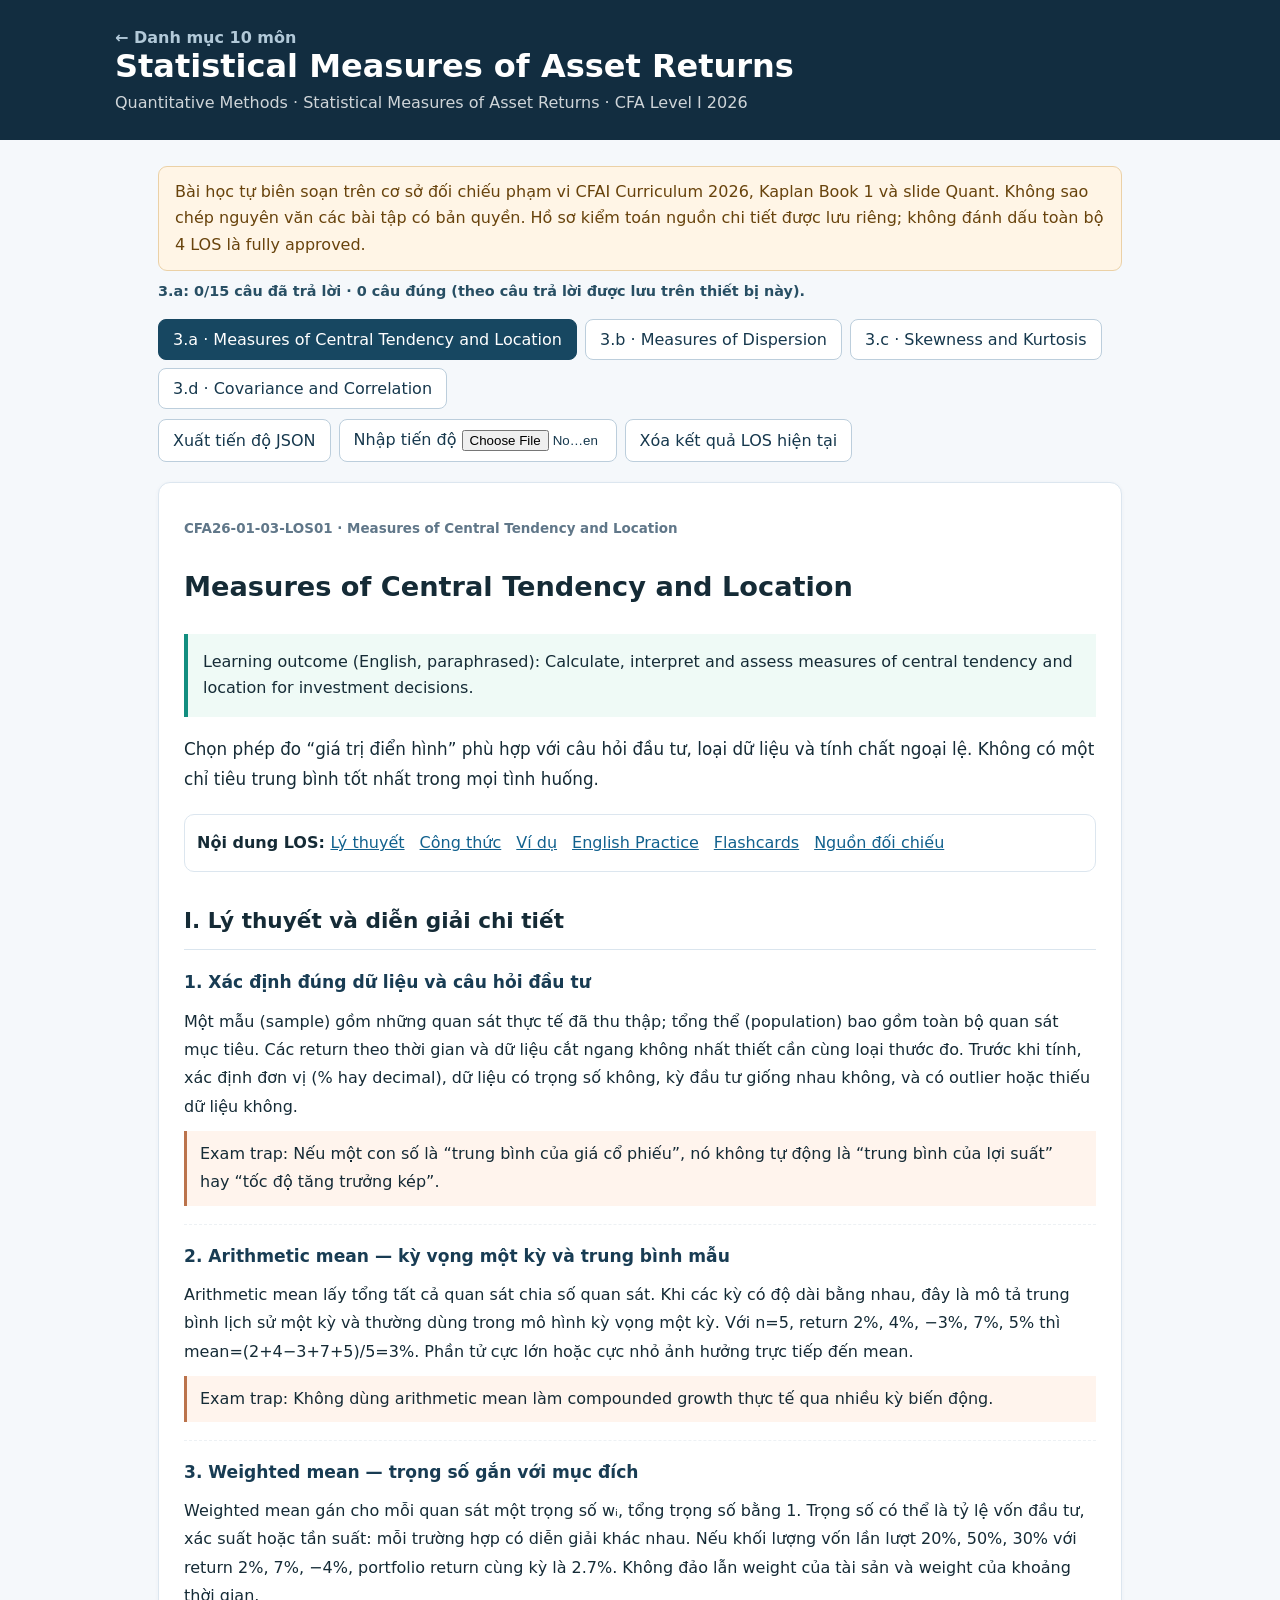
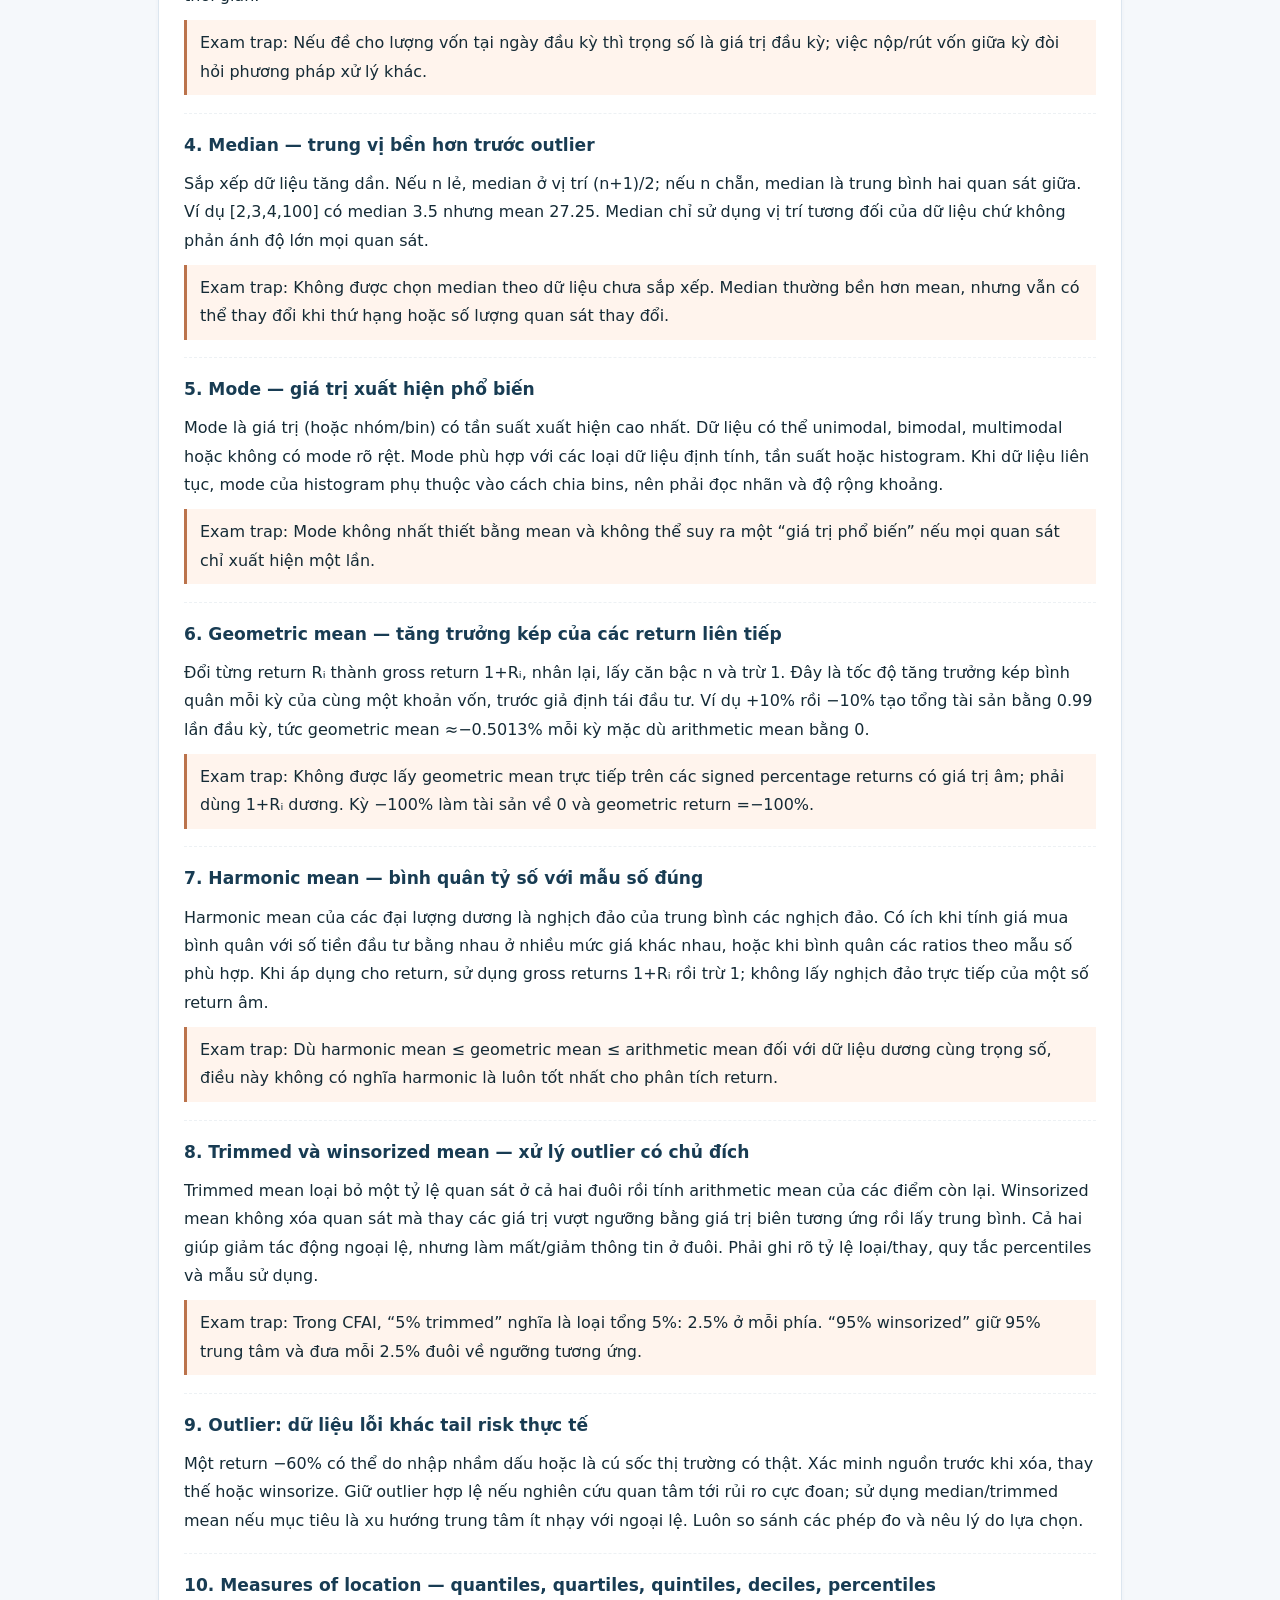
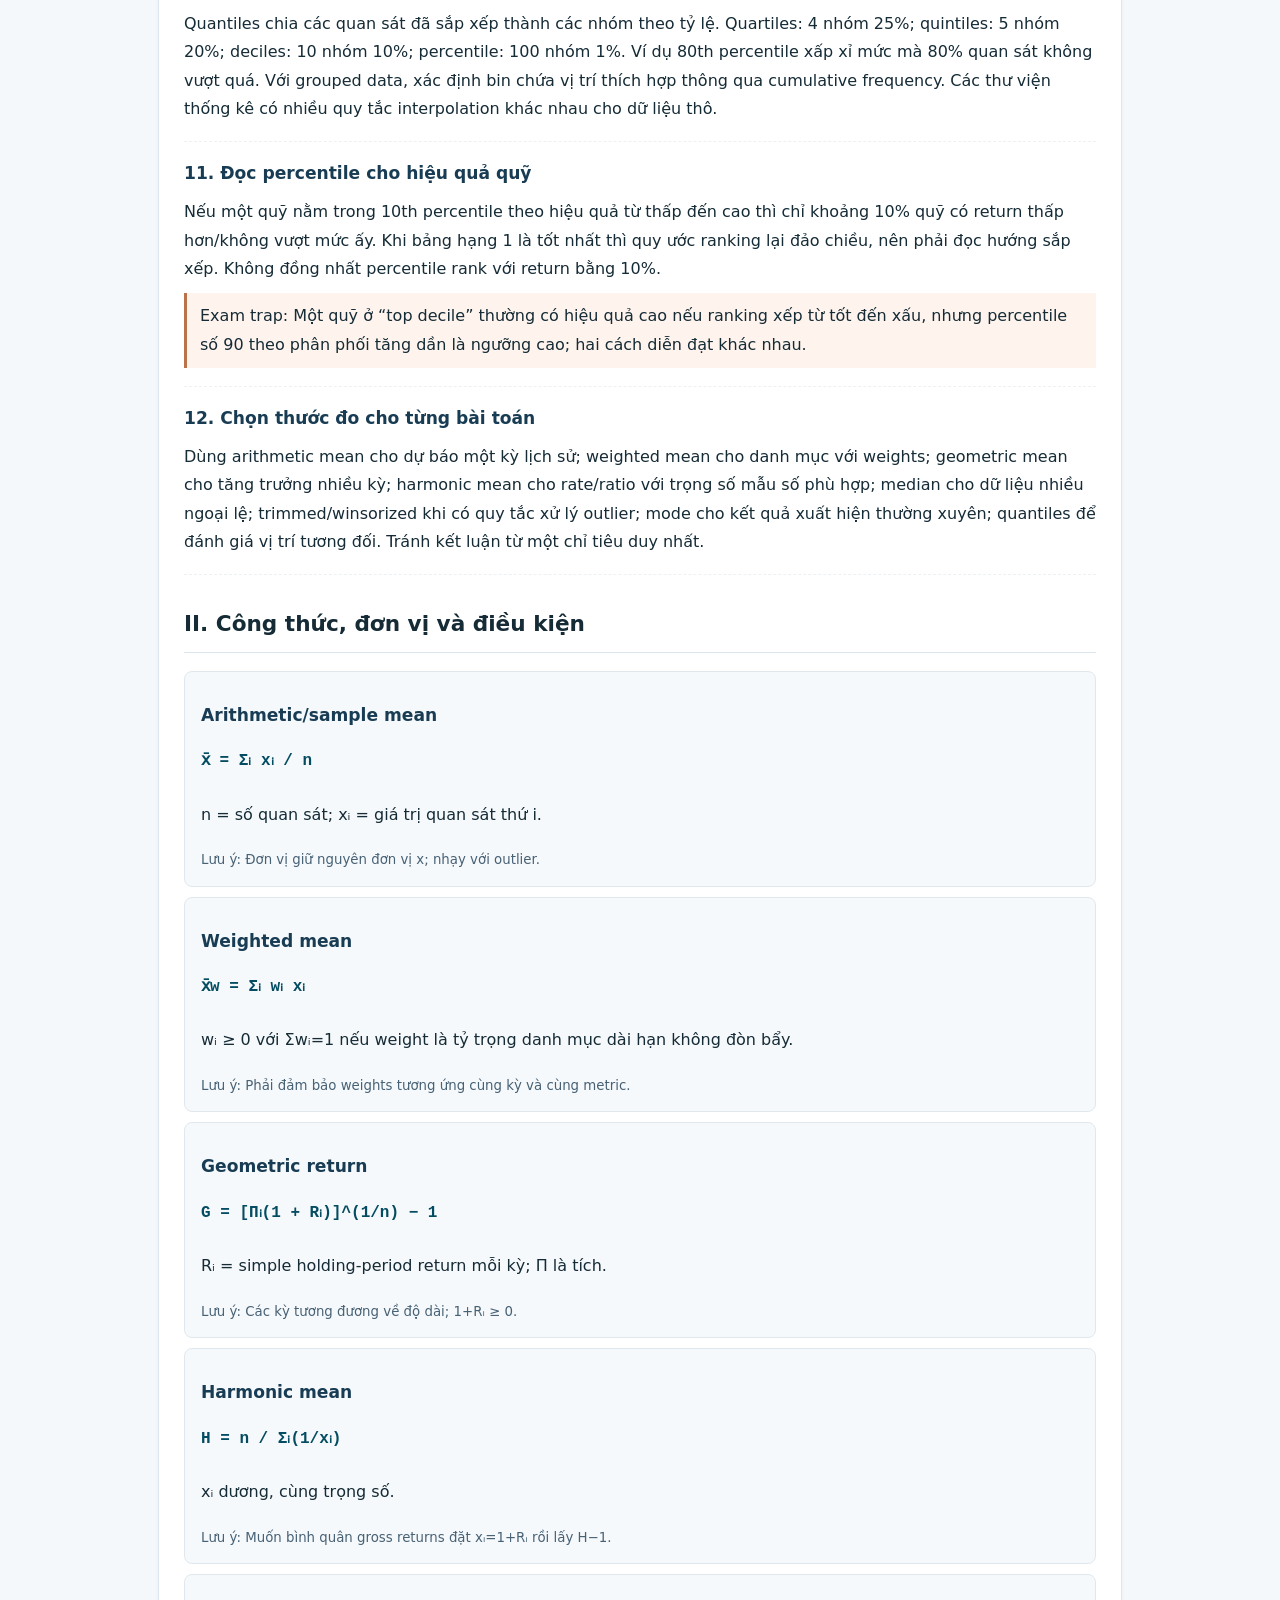
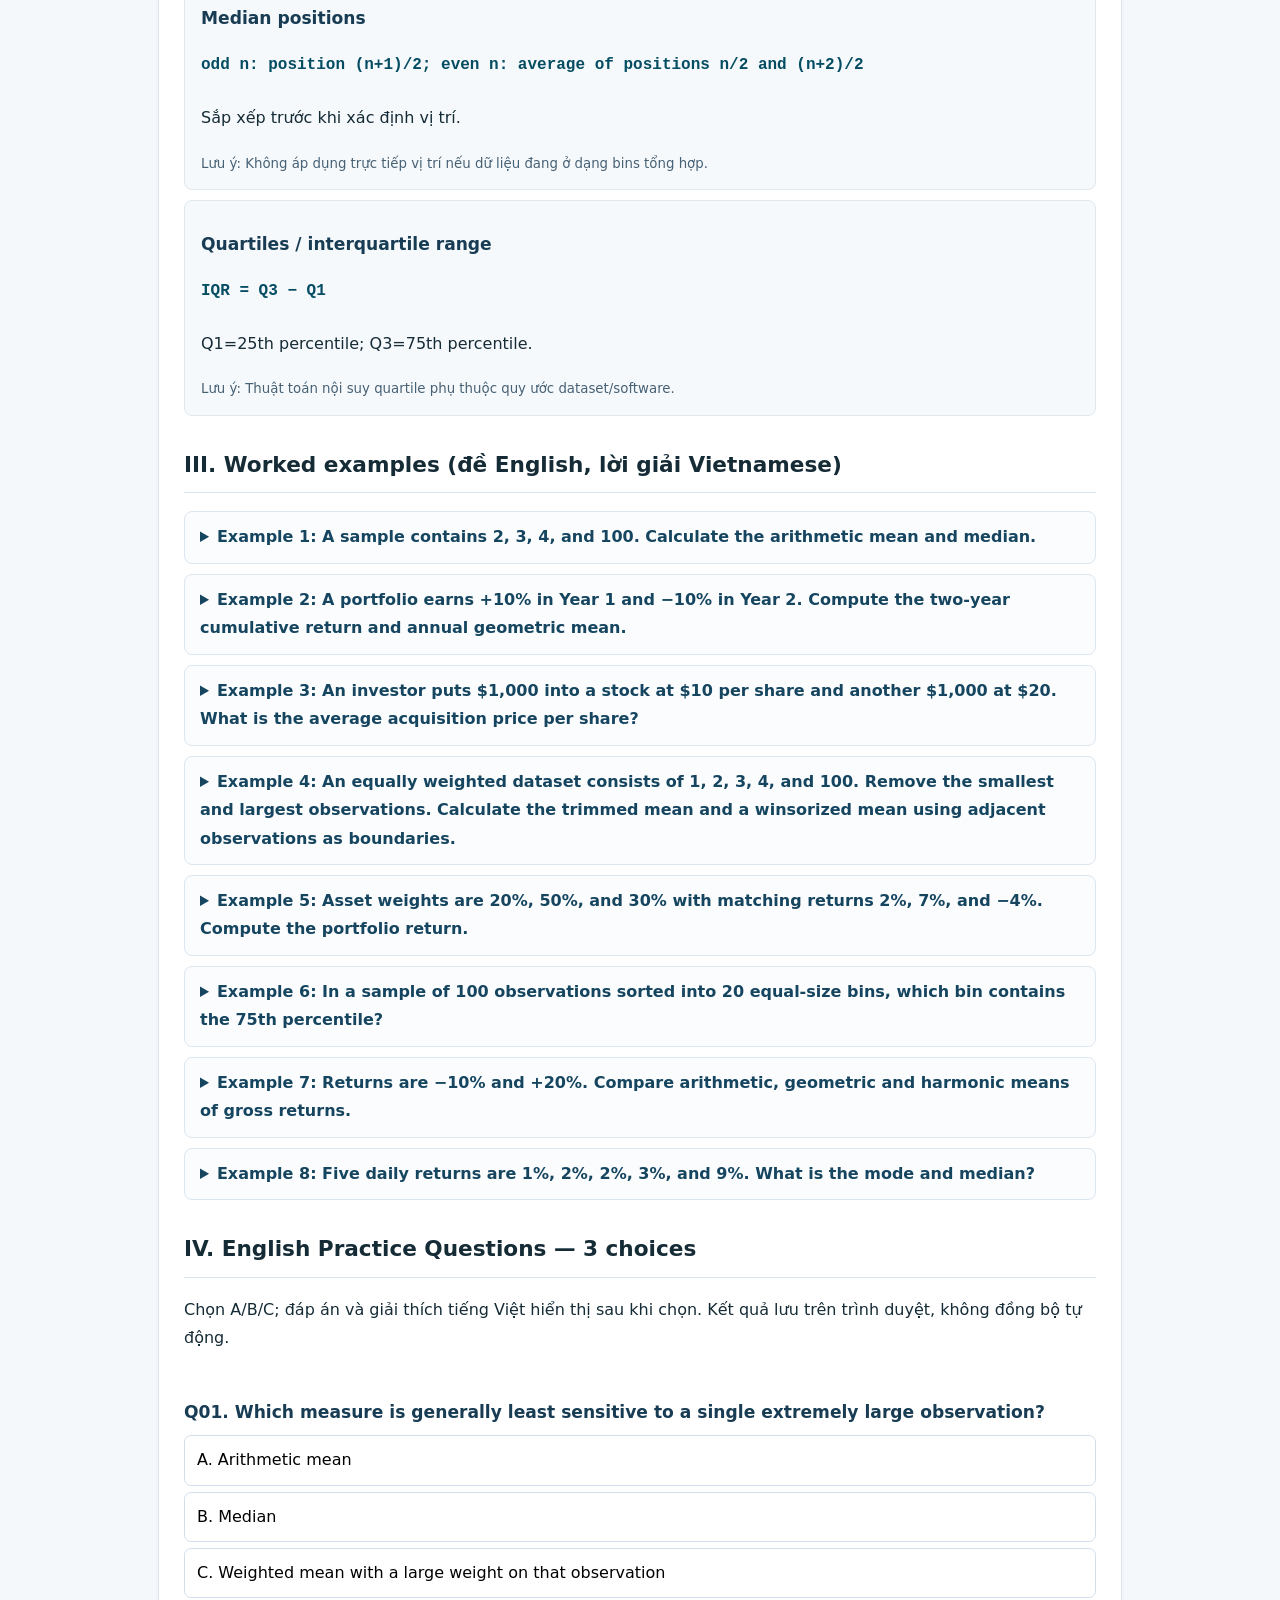
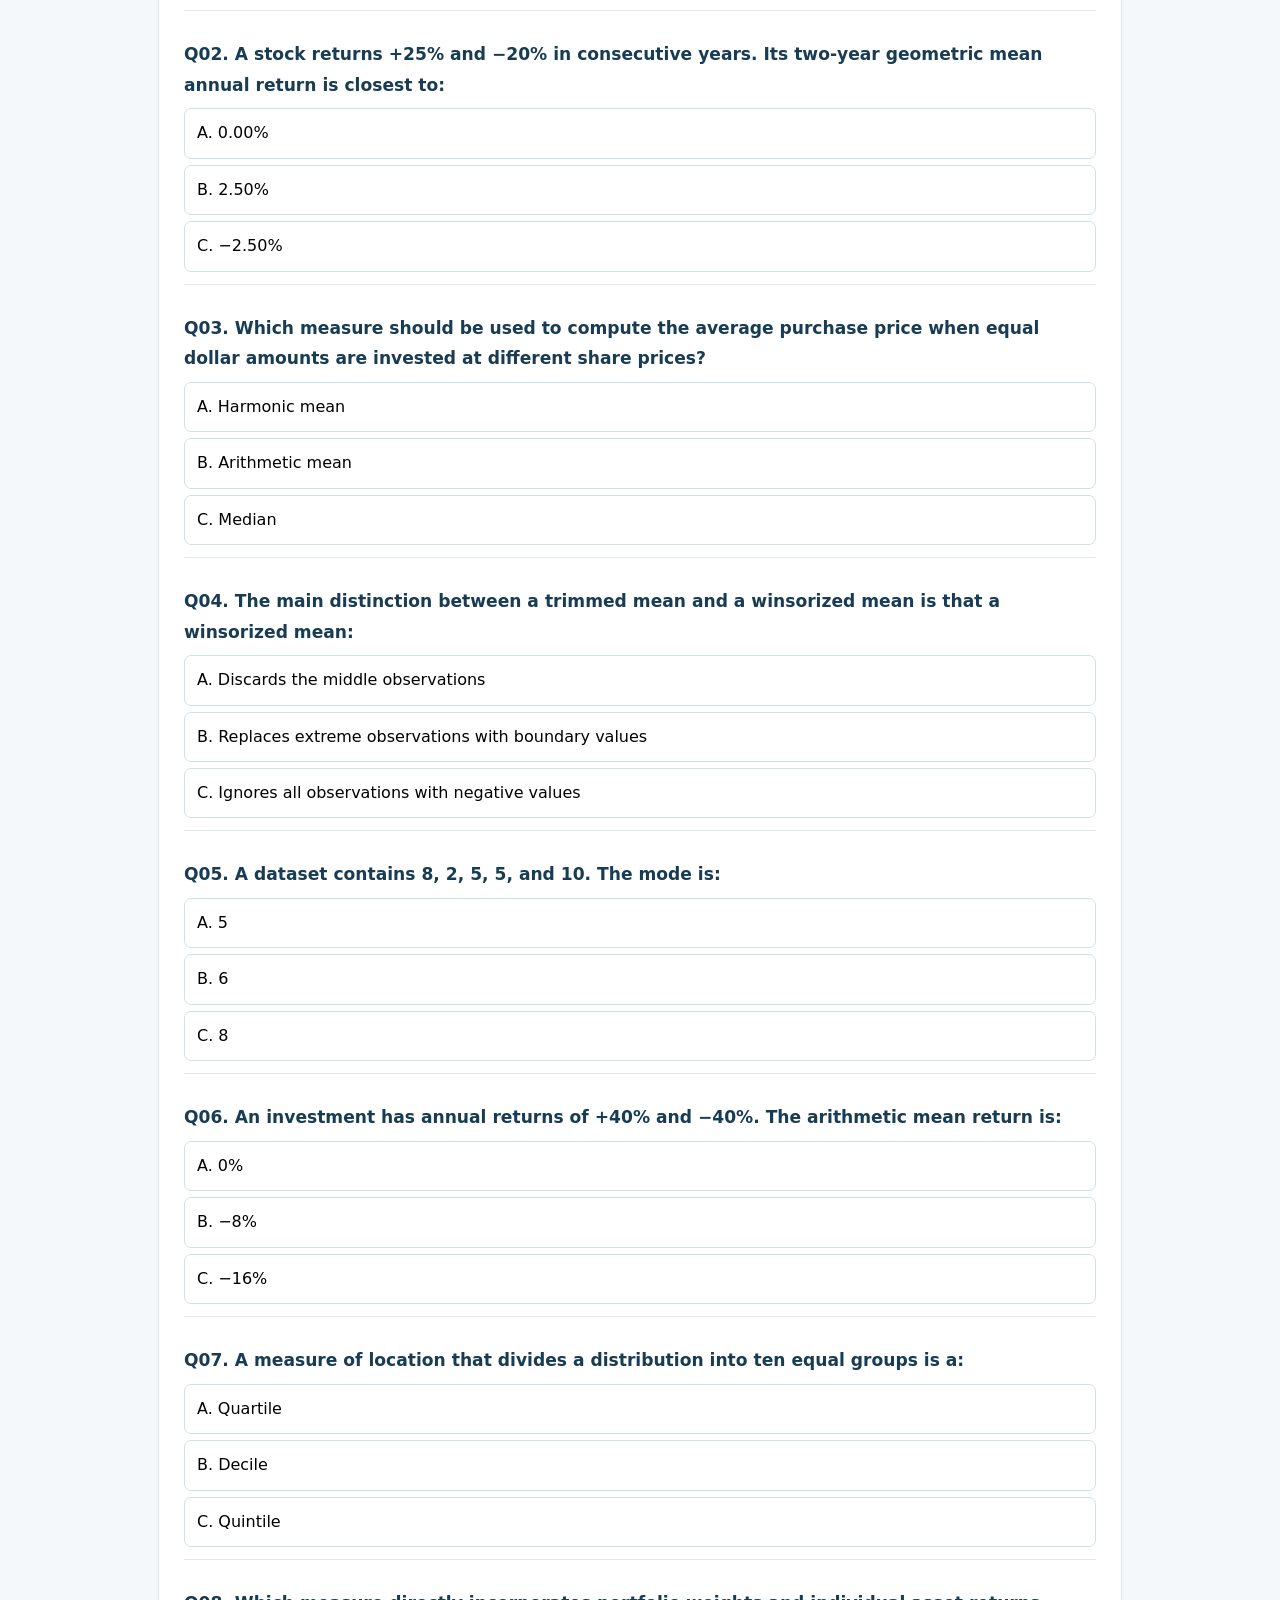
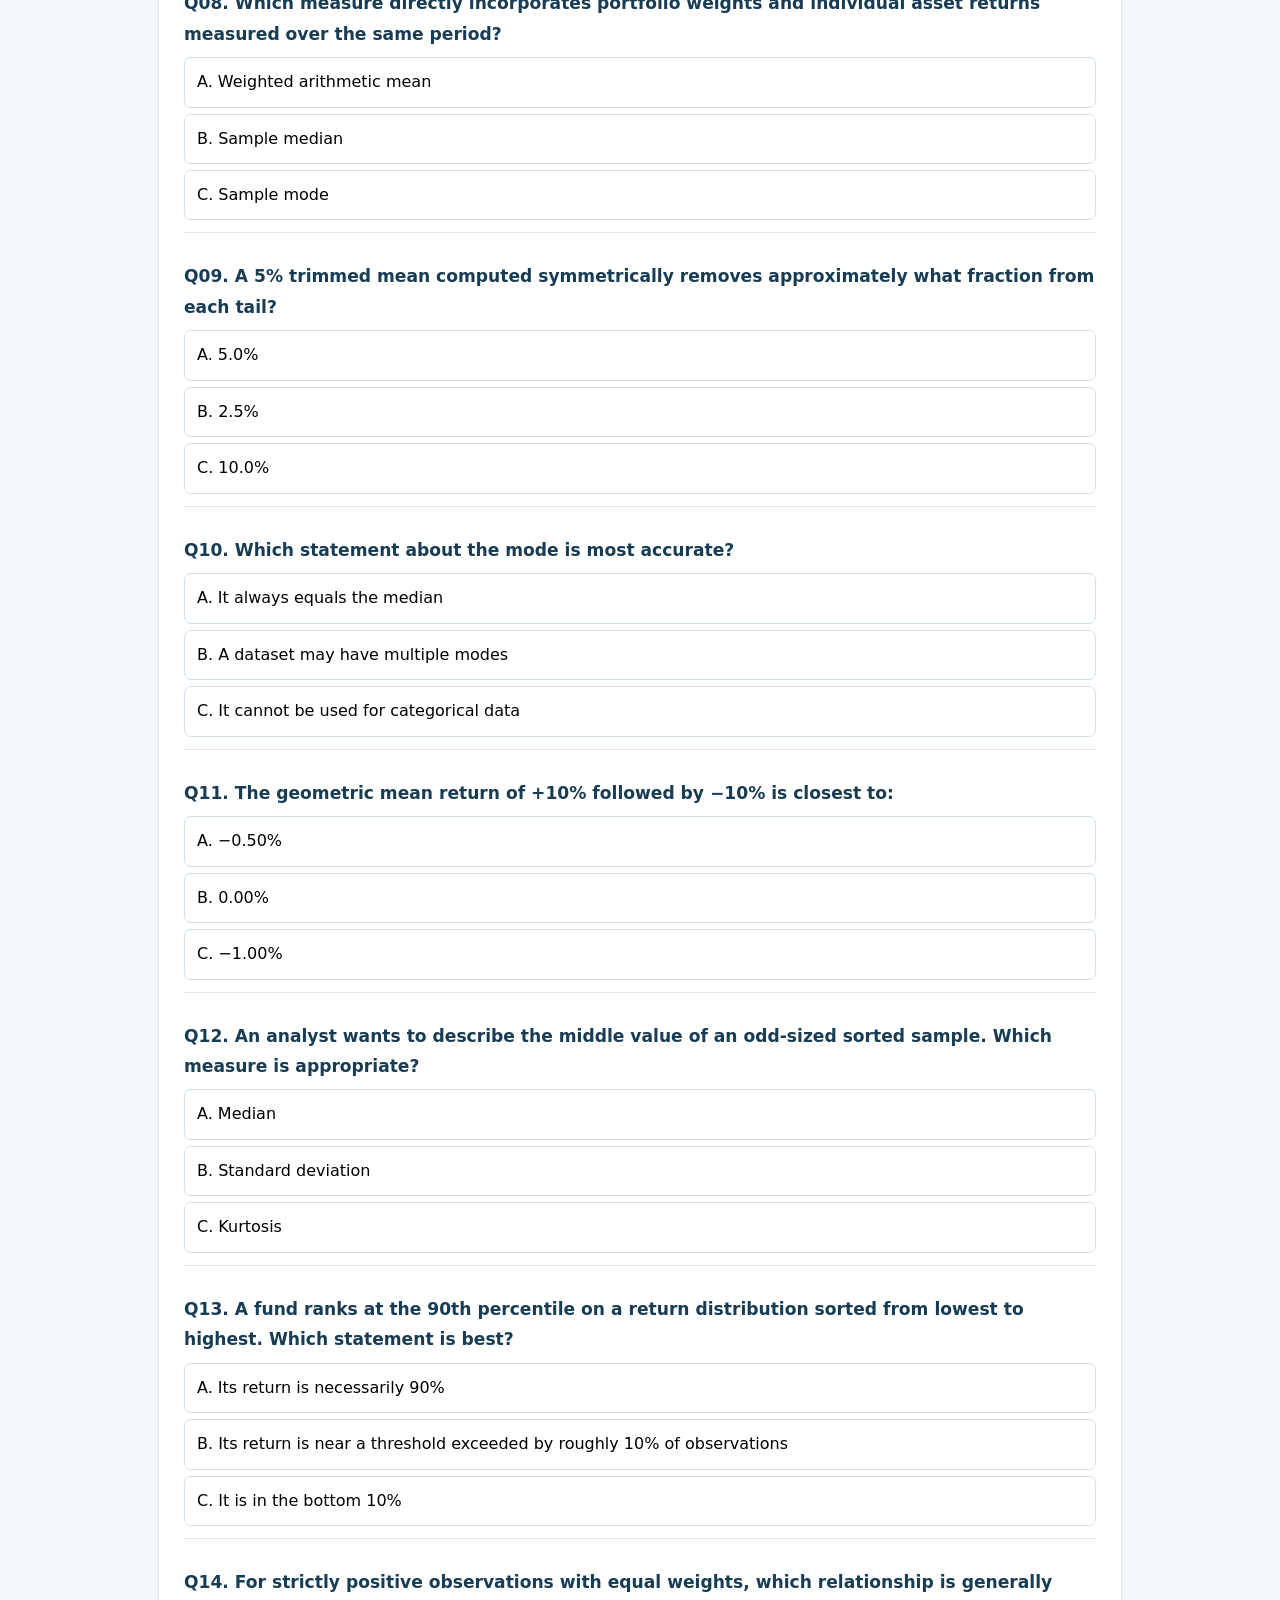
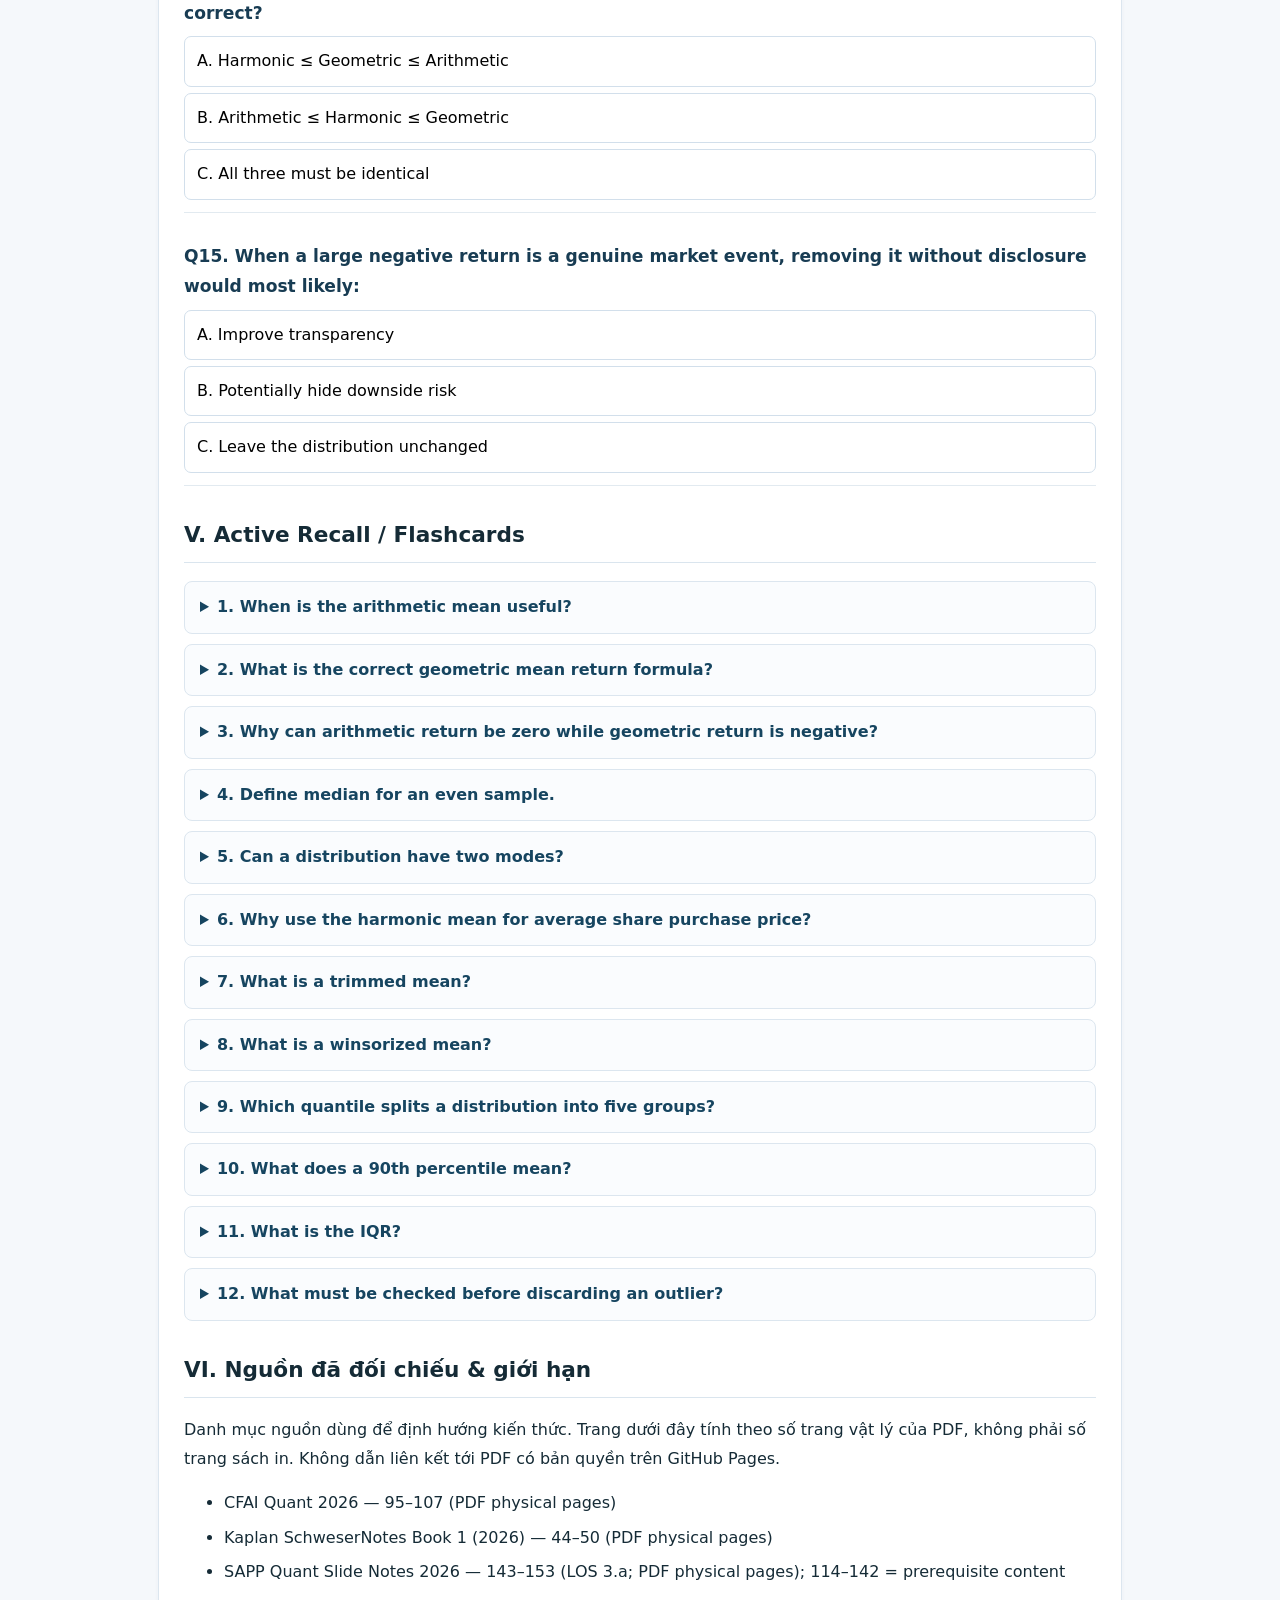
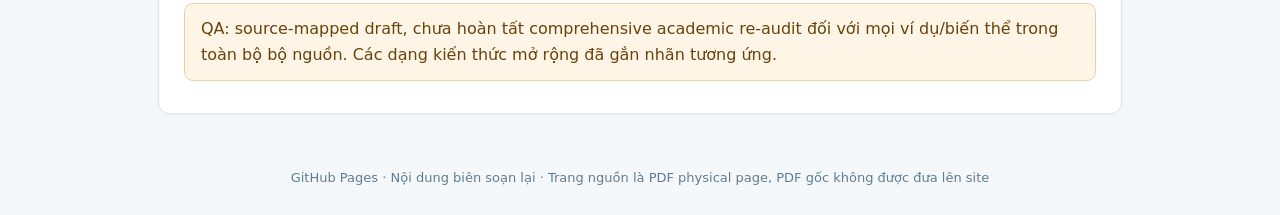
==== deep.html @ 449914f2 "Add files via upload" ====
<!doctype html>
<html lang="vi"><head><meta charset="utf-8"><meta name="viewport" content="width=device-width, initial-scale=1">
<title>CFA 2026 — Bài học chuyên sâu</title><link rel="stylesheet" href="style.css"></head>
<body><header><p><a class="back-home" href="index.html">← Danh mục 10 môn</a></p><h1 id="deep-heading">CFA Level I — Học theo LOS</h1><p id="deep-subheading">Nguồn CFAI 2026 · Giải thích tiếng Việt · Câu hỏi tiếng Anh</p></header>
<main class="deep-layout"><div class="deep-warning" id="deep-warning" role="note"></div>
<div id="deep-status" role="status" aria-live="polite"></div>
<nav class="deep-tabs" id="deep-tabs" aria-label="Chọn Learning Outcome"></nav>
<div class="deep-actions"><button id="export-progress" type="button">Xuất tiến độ JSON</button><label class="deep-import">Nhập tiến độ <input id="import-progress" type="file" accept=".json,application/json"></label><button type="button" id="reset-los">Xóa kết quả LOS hiện tại</button></div>
<article id="deep-content" aria-live="polite"></article>
</main><footer>GitHub Pages · Nội dung biên soạn lại · Trang nguồn là PDF physical page, PDF gốc không được đưa lên site</footer>
<script src="deep-quant.js"></script><script src="deep-econ.js"></script><script src="deep-ci.js"></script><script src="deep-fsa.js"></script><script src="deep-equity.js"></script><script src="deep-fi.js"></script><script src="deep-der.js"></script><script src="deep-alt.js"></script><script src="deep-pm.js"></script><script src="deep-eth.js"></script><script src="deep.js"></script></body></html>
---- style.css ----
:root{font-family:system-ui,-apple-system,Segoe UI,sans-serif;color:#152b36;background:#f5f8fb}*{box-sizing:border-box}body{margin:0}header{background:#122d40;color:#fff;padding:28px max(20px,calc((100% - 1050px)/2))}header h1{margin:0 0 8px}header p{margin:0;opacity:.8}main{max-width:1050px;margin:26px auto;padding:0 18px}.notice{background:#fff7e8;border-left:4px solid #b98116;padding:16px;line-height:1.6;border-radius:6px}.toolbar{display:flex;gap:10px;align-items:center;flex-wrap:wrap;margin:20px 0}.toolbar select,.toolbar input{border:1px solid #b6c7d2;background:#fff;border-radius:8px;padding:10px;min-width:160px}.toolbar input{flex:1}.grid{display:grid;grid-template-columns:repeat(auto-fit,minmax(265px,1fr));gap:12px}.module{background:#fff;border:1px solid #dce6ef;border-radius:10px;padding:16px}.module h3{font-size:16px;line-height:1.4;margin:6px 0}.meta{font-size:12px;color:#5d7181}.status{color:#955a0d;font-weight:700;font-size:12px}.count{margin-bottom:14px;color:#455f70}footer{text-align:center;color:#607d90;padding:30px 15px;font-size:13px}@media(max-width:600px){.toolbar{align-items:stretch}.toolbar label{width:100%}.toolbar select,.toolbar input{width:100%}}
#lesson-detail{background:var(--card,#fff);padding:1.3rem;margin-top:1.3rem;border:1px solid #bbb;border-radius:14px;line-height:1.65}#lesson-detail h4{margin-bottom:0.15rem}#lesson-detail p{white-space:pre-wrap}#lesson-detail button{margin:0.25rem;padding:0.5rem 0.8rem;cursor:pointer}#lesson-detail .formula{font-family:monospace;font-weight:600;overflow-wrap:anywhere}#lesson-detail .question{border-top:1px solid #ddd;padding:0.8rem 0}#lesson-detail .feedback{font-weight:600}

.los-audit{padding:.7rem 1rem;margin:.5rem 0;border-left:3px solid #158f7b;background:#f5faf9;border-radius:.45rem}.los-audit h4{margin:.25rem 0}.los-audit p{margin:.22rem 0}.los-audit small{color:#53656a}.question{margin-bottom:.65rem}
/* Source-mapped lessons: static GitHub Pages, no backend */
.back-home{color:#daf0ff;text-decoration:none;font-weight:600}.deep-layout{max-width:1000px}.deep-warning{background:#fff5e6;border:1px solid #ebd1a6;border-radius:9px;padding:12px 16px;line-height:1.65;margin:12px 0;color:#68430c}.deep-tabs{display:flex;flex-wrap:wrap;gap:8px;margin:20px 0 10px}.deep-tab,.deep-actions button,.deep-import{background:white;border:1px solid #bccedc;border-radius:8px;padding:10px 14px;cursor:pointer;font:inherit;color:#16384d}.deep-tab.active{background:#174761;color:white;border-color:#174761}.deep-actions{display:flex;gap:8px;flex-wrap:wrap;margin:10px 0 20px}.deep-import input{max-width:140px}.deep-actions button:hover,.deep-choice:hover{border-color:#16829a}.deep-kicker{font-weight:650;color:#607789;font-size:.84rem}.deep-outcome{border-left:4px solid #128e80;background:#effaf6;padding:15px;line-height:1.65}.deep-intro{font-size:1.05rem;line-height:1.8}.deep-toc{background:#fff;border:1px solid #dce6ef;border-radius:10px;padding:12px;margin:20px 0;line-height:2}.deep-toc a{margin-right:15px;color:#11618e}#deep-content{background:#fff;border-radius:12px;padding:20px 25px;border:1px solid #dce6ef;line-height:1.78;box-shadow:0 1px 4px #1747610c}#deep-content h1{font-size:1.7rem}#deep-content h2{font-size:1.35rem;border-bottom:1px solid #dae5ee;padding-bottom:8px}#deep-content h3{font-size:1.07rem;color:#183c53;margin:16px 0 8px}.deep-section{margin-top:30px;scroll-margin-top:20px}.deep-theory{padding:0 0 8px;border-bottom:1px dashed #edf1f4}.deep-theory p{margin:.6rem 0}.deep-trap{background:#fff4ed;border-left:3px solid #bb734c;padding:9px 13px}.deep-formula{background:#f6f9fb;border:1px solid #e0e8ee;margin:10px 0;padding:12px 16px;border-radius:8px}.deep-formula h3{margin:0}.deep-formula small{color:#476175}.deep-math{font-family:ui-monospace,Consolas,monospace;font-weight:650;padding:9px 0;overflow-wrap:anywhere;color:#044c61;white-space:pre-wrap}.deep-example,.deep-card{border:1px solid #dce6ef;border-radius:8px;margin:10px 0;background:#fafcfe;overflow:hidden}.deep-example summary,.deep-card summary{cursor:pointer;font-weight:650;padding:11px 15px;color:#164560}.deep-example-inner,.deep-card p{padding:0 15px 15px;margin:0}.deep-answer{font-weight:700;color:#175e50}.deep-quiz{padding:12px 0;border-bottom:1px solid #e2eaf0}.deep-quiz h3{font-size:1rem;font-weight:650}.deep-choices{display:flex;flex-direction:column;gap:6px}.deep-choice{border:1px solid #d2dfeb;border-radius:7px;background:#fff;text-align:left;padding:10px 12px;cursor:pointer;font:inherit}.deep-choice.selected{border:2px solid #176b88;background:#ecf6fc}.deep-feedback{background:#eef9f4;color:#20553e;border-radius:6px;padding:10px 12px;margin:9px 0 0}.deep-feedback[hidden]{display:none}#deep-status{font-size:.9rem;color:#284f64;font-weight:650;margin:8px 0}.deep-card p{line-height:1.7}.deep-section ul li{margin:6px 0}@media(max-width:650px){#deep-content{padding:14px}.deep-actions{display:block}.deep-actions button,.deep-import{margin:4px 0;display:block}.deep-tab{width:100%;text-align:left}}

main>.notice{margin-bottom:14px}
/* v2.5: prevent unbroken value-chain arrows and long technical terms from overflowing phones */
#deep-content, #deep-content p, #deep-content h3, #deep-content summary, #deep-content button, #deep-content small{overflow-wrap:anywhere}
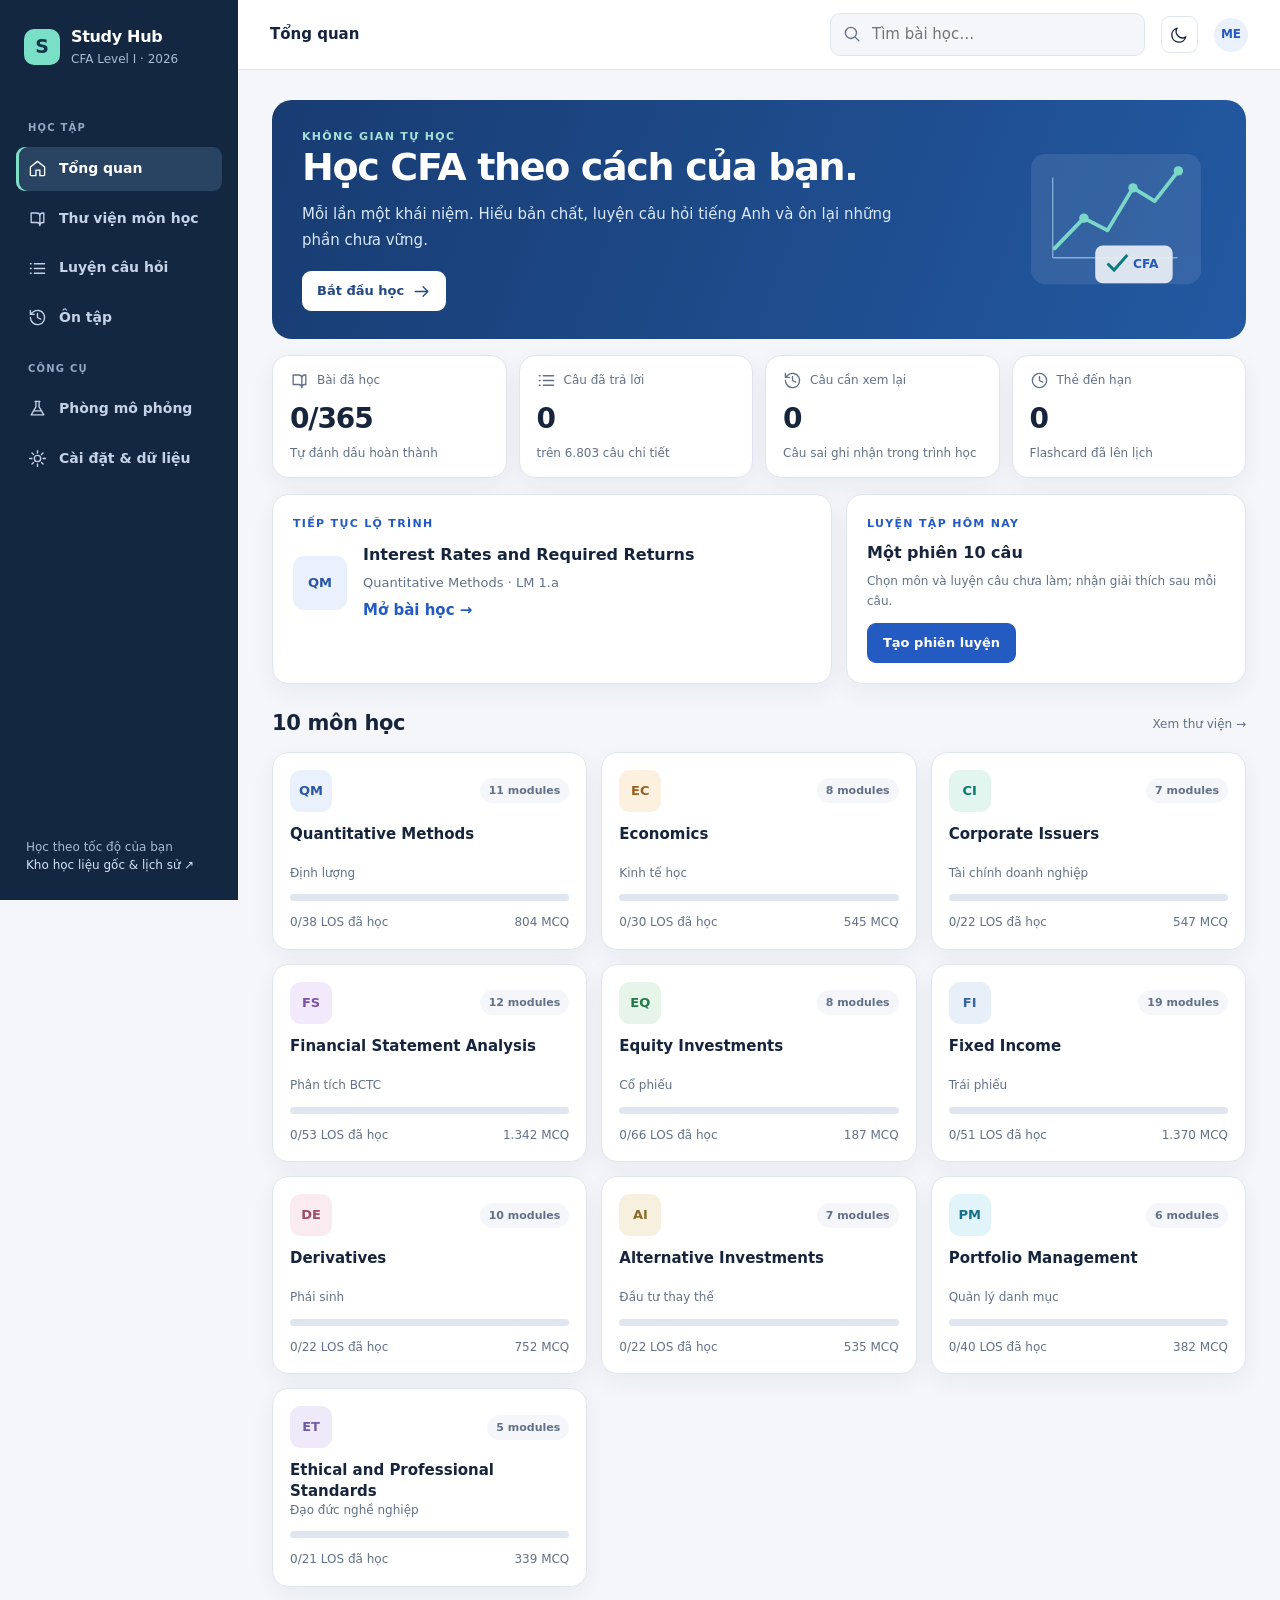
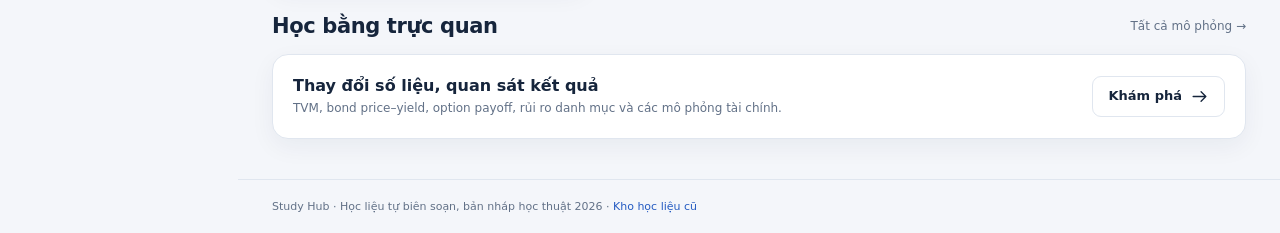
==== commit f2446ca4: "Add files via upload" ====
--- a/deep.html
+++ b/deep.html
@@ -1,11 +1 @@
-<!doctype html>
-<html lang="vi"><head><meta charset="utf-8"><meta name="viewport" content="width=device-width, initial-scale=1">
-<title>CFA 2026 — Bài học chuyên sâu</title><link rel="stylesheet" href="style.css"></head>
-<body><header><p><a class="back-home" href="index.html">← Danh mục 10 môn</a></p><h1 id="deep-heading">CFA Level I — Học theo LOS</h1><p id="deep-subheading">Nguồn CFAI 2026 · Giải thích tiếng Việt · Câu hỏi tiếng Anh</p></header>
-<main class="deep-layout"><div class="deep-warning" id="deep-warning" role="note"></div>
-<div id="deep-status" role="status" aria-live="polite"></div>
-<nav class="deep-tabs" id="deep-tabs" aria-label="Chọn Learning Outcome"></nav>
-<div class="deep-actions"><button id="export-progress" type="button">Xuất tiến độ JSON</button><label class="deep-import">Nhập tiến độ <input id="import-progress" type="file" accept=".json,application/json"></label><button type="button" id="reset-los">Xóa kết quả LOS hiện tại</button></div>
-<article id="deep-content" aria-live="polite"></article>
-</main><footer>GitHub Pages · Nội dung biên soạn lại · Trang nguồn là PDF physical page, PDF gốc không được đưa lên site</footer>
-<script src="deep-quant.js"></script><script src="deep-econ.js"></script><script src="deep-ci.js"></script><script src="deep-fsa.js"></script><script src="deep-equity.js"></script><script src="deep-fi.js"></script><script src="deep-der.js"></script><script src="deep-alt.js"></script><script src="deep-pm.js"></script><script src="deep-eth.js"></script><script src="deep.js"></script></body></html>
+<!doctype html><html lang="vi"><head><meta charset="utf-8"><meta name="viewport" content="width=device-width, initial-scale=1"><meta name="theme-color" content="#f4f7fa"><title>CFA Study Hub · Level I 2026</title><link rel="stylesheet" href="study.css"><script defer src="study-index.js"></script><script defer src="study.js"></script></head><body><a class="skip" href="#main">Đến nội dung</a><div id="shell"><aside id="sidebar" aria-label="Điều hướng"></aside><div class="workspace"><header id="topbar"></header><main id="main" tabindex="-1"><p class="loading">Đang tải Study Hub…</p></main><footer>Study Hub · Học liệu tự biên soạn, bản nháp học thuật 2026 · <a href="legacy.html">Kho học liệu cũ</a></footer></div></div><div id="toast" role="status" aria-live="polite"></div><noscript>Bật JavaScript để sử dụng trình học. <a href="legacy.html">Mở kho cũ</a>.</noscript></body></html>
--- a/study.css
+++ b/study.css
@@ -0,0 +1,9 @@
+:root{--bg:#f4f6fa;--paper:#fff;--ink:#16253c;--muted:#627187;--line:#e0e6ef;--primary:#245bc2;--primary-soft:#eaf0fc;--accent:#087e78;--green:#16794c;--green-soft:#e8f6ee;--red:#b74542;--red-soft:#fcebea;--amber:#94600e;--amber-soft:#fff5de;--side:#142741;--side-text:#a9bbd4;--shadow:0 8px 24px rgba(24,42,75,.055);--radius:16px;font-family:Inter,system-ui,-apple-system,"Segoe UI",sans-serif;font-size:15px;line-height:1.55;color:var(--ink);background:var(--bg)}
+*{box-sizing:border-box}body{margin:0}button,input,select{font:inherit}button,a,input,select,summary{-webkit-tap-highlight-color:transparent}a{color:var(--primary);text-decoration:none}button{cursor:pointer}button:disabled{cursor:default;opacity:.6}button:focus-visible,a:focus-visible,input:focus-visible,select:focus-visible,summary:focus-visible{outline:3px solid #70a6ff;outline-offset:3px}h1,h2,h3,h4,p{margin:0}h1{font-size:clamp(26px,3vw,38px);line-height:1.19;letter-spacing:-.035em}h2{font-size:21px;line-height:1.3;letter-spacing:-.018em}h3{font-size:16px;line-height:1.4}p{line-height:1.7}small,.small{font-size:12px;color:var(--muted)}.muted{color:var(--muted)}.eyebrow{font-size:11px;font-weight:750;letter-spacing:.12em;text-transform:uppercase;color:var(--primary)}.skip{position:fixed;left:-999px}.skip:focus{left:12px;top:12px;background:white;z-index:100;padding:10px}.workspace{margin-left:238px;min-width:0;min-height:100vh;display:flex;flex-direction:column}#sidebar{position:fixed;inset:0 auto 0 0;width:238px;background:var(--side);color:white;padding:25px 16px;overflow:auto;display:flex;flex-direction:column;z-index:20}.brand{display:flex;align-items:center;gap:11px;margin:0 8px 34px;color:white}.brand-mark{width:36px;height:36px;border-radius:10px;background:#79dfc7;display:grid;place-items:center;color:#123549;font-size:19px;font-weight:800}.brand strong{font-size:16px;display:block;letter-spacing:-.02em}.brand small{color:var(--side-text);display:block}.nav-caption{margin:18px 12px 8px;color:#93a8c5;font-size:10px;text-transform:uppercase;letter-spacing:.12em;font-weight:750}.nav-link{display:flex;gap:12px;align-items:center;width:100%;border:0;background:none;color:#c3d2e7;padding:11px 12px;margin:3px 0;border-radius:9px;text-align:left;font-weight:550;font-size:14px}.nav-link.active,.nav-link:hover{background:#294363;color:white}.nav-link.active{box-shadow:inset 3px 0 #80dfc7}.nav-link svg,.icon{width:19px;height:19px;flex:none;stroke:currentColor;fill:none;stroke-width:1.7;stroke-linecap:round;stroke-linejoin:round}.side-bottom{margin-top:auto;padding:20px 10px 0;color:var(--side-text);font-size:12px}.side-bottom a{color:#d4e3f7}#topbar{height:70px;position:sticky;top:0;z-index:10;display:flex;align-items:center;gap:16px;padding:0 32px;background:var(--paper);border-bottom:1px solid var(--line)}.top-title{font-weight:700;flex:1}.top-search{position:relative;display:flex;align-items:center;gap:8px;background:var(--bg);border:1px solid var(--line);padding:8px 12px;border-radius:10px;width:min(315px,35vw)}.top-search input{border:0;background:transparent;outline:none!important;color:var(--ink);width:100%;min-width:0}.top-search svg{color:var(--muted)}.mobile-menu{display:none}.icon-btn{background:var(--paper);border:1px solid var(--line);border-radius:9px;padding:8px;display:grid;place-items:center;color:var(--ink)}.avatar{width:34px;height:34px;border-radius:50%;background:var(--primary-soft);display:grid;place-items:center;color:var(--primary);font-size:12px;font-weight:800}main{max-width:1440px;width:100%;margin:0 auto;padding:30px 34px 40px;flex:1;min-width:0}footer{padding:18px 34px;color:var(--muted);font-size:11px;border-top:1px solid var(--line)}.row{display:flex;align-items:center;gap:12px;flex-wrap:wrap}.between{justify-content:space-between}.stack{display:grid;gap:15px}.section-head{display:flex;align-items:center;justify-content:space-between;gap:12px;margin:26px 0 14px}.btn{display:inline-flex;align-items:center;justify-content:center;gap:8px;border:1px solid var(--line);background:var(--paper);padding:10px 15px;border-radius:9px;font-weight:650;color:var(--ink);font-size:13px;min-height:40px;line-height:1.3}.btn:hover{border-color:var(--primary);color:var(--primary)}.btn.primary{background:var(--primary);color:white;border-color:var(--primary)}.btn.primary:hover{filter:brightness(1.08)}.btn.ghost{background:transparent;border-color:transparent;color:var(--primary)}.btn.danger{color:var(--red)}.card{background:var(--paper);border:1px solid var(--line);border-radius:var(--radius);padding:20px;box-shadow:var(--shadow);min-width:0}.hero{border-radius:20px;background:linear-gradient(110deg,#183c72,#2359a2);color:#fff;padding:28px 30px;display:grid;grid-template-columns:minmax(0,1fr) 200px;gap:24px;align-items:center;overflow:hidden;position:relative}.hero .eyebrow{color:#a7ded6}.hero p{color:#dbe8fa;max-width:620px;margin:12px 0 18px}.hero .btn{background:#fff;color:#234a81;border:0}.hero-art{width:100%;max-height:170px;opacity:.9}.stats{display:grid;grid-template-columns:repeat(4,minmax(0,1fr));gap:12px;margin-top:16px}.stat{padding:15px 17px}.stat-label{color:var(--muted);font-size:12px;display:flex;align-items:center;gap:8px}.stat-val{font-size:28px;font-weight:760;letter-spacing:-.04em;margin-top:7px;font-variant-numeric:tabular-nums}.stat small{display:block;margin-top:3px}.progress{height:7px;background:var(--line);border-radius:10px;overflow:hidden}.progress>span{display:block;height:100%;background:var(--accent);border-radius:10px;transition:width .2s}.subject-grid{display:grid;grid-template-columns:repeat(3,minmax(0,1fr));gap:14px}.subject-card{display:flex;flex-direction:column;gap:12px;padding:17px;text-align:left;color:var(--ink);cursor:pointer}.subject-card:hover{border-color:#91b0e5;transform:translateY(-2px)}.subject-icon{width:42px;height:42px;border-radius:11px;display:grid;place-items:center;font-weight:800;font-size:13px;background:var(--tint);color:var(--tone);flex:none}.subject-title{font-weight:720;font-size:15px;line-height:1.35;min-height:40px}.subject-card .progress{margin-top:auto}.subject-card .row{flex-wrap:nowrap}.dashboard-grid{display:grid;grid-template-columns:1.4fr 1fr;gap:14px;margin-top:16px}.focus-card{display:flex;gap:16px;align-items:center}.focus-card .subject-icon{width:54px;height:54px}.focus-card p{margin:5px 0;color:var(--muted);font-size:13px}.pill{font-size:11px;font-weight:700;color:var(--muted);background:var(--bg);padding:4px 9px;border-radius:20px;white-space:nowrap}.pill.good{color:var(--green);background:var(--green-soft)}.pill.warn{color:var(--amber);background:var(--amber-soft)}.module-list{display:grid;gap:10px}.module{padding:0;overflow:hidden}.module summary{list-style:none;cursor:pointer;padding:16px 20px;display:flex;align-items:center;gap:14px}.module summary::-webkit-details-marker{display:none}.module summary::after{content:'⌄';color:var(--muted);margin-left:auto}.module[open] summary::after{content:'⌃'}.module-no{font-size:12px;color:var(--primary);font-weight:750;background:var(--primary-soft);border-radius:8px;padding:9px;white-space:nowrap}.module-content{border-top:1px solid var(--line);padding:4px 16px 12px}.los-row{display:flex;align-items:center;gap:10px;padding:12px 5px;border-bottom:1px solid var(--line);color:var(--ink)}.los-row:last-child{border-bottom:0}.los-row:hover{color:var(--primary)}.los-row .title{flex:1;font-size:14px;font-weight:600}.circle{width:23px;height:23px;display:grid;place-items:center;border-radius:50%;background:var(--bg);border:1px solid var(--line);font-size:11px;color:var(--muted);flex:none}.circle.done{background:var(--green-soft);color:var(--green);border-color:#badfc8}.crumb{font-size:12px;color:var(--muted);margin-bottom:13px;display:flex;gap:8px;flex-wrap:wrap}.lesson-head{margin-bottom:20px}.lesson-head h1{font-size:clamp(24px,2.8vw,33px);margin:6px 0 8px}.lesson-head p{max-width:900px;color:var(--muted);font-size:14px}.lesson-grid{display:grid;grid-template-columns:minmax(0,1fr) 240px;align-items:start;gap:20px}.lesson-side{position:sticky;top:90px;max-height:calc(100vh - 110px);overflow:auto;padding:15px}.lesson-side h3{font-size:13px;margin-bottom:9px}.lesson-side .los-row{font-size:12px;padding:9px 0;align-items:flex-start}.lesson-side .los-row .title{font-size:12px}.tabs{display:flex;gap:4px;border-bottom:1px solid var(--line);overflow-x:auto;margin-bottom:16px;scrollbar-width:thin}.tab{border:0;background:transparent;color:var(--muted);font-weight:650;padding:12px 12px;white-space:nowrap;border-bottom:3px solid transparent;font-size:13px}.tab.active{color:var(--primary);border-color:var(--primary)}.concept-nav{display:flex;gap:6px;overflow-x:auto;padding:3px 0 9px;scrollbar-width:thin}.concept-dot{border:1px solid var(--line);background:var(--paper);color:var(--muted);font-weight:700;min-width:32px;height:32px;border-radius:7px;font-size:12px}.concept-dot.active{background:var(--primary);color:#fff;border-color:var(--primary)}.concept-dot.done{border-color:#b5dccc;color:var(--green)}.concept-dot.active.done{color:#fff}.concept-card{padding:26px 28px}.concept-card h2{font-size:23px;margin:12px 0 18px}.content-text{font-size:16px;line-height:1.85;white-space:pre-wrap;overflow-wrap:anywhere}.content-text p{margin-bottom:14px}.content-text p:last-child{margin:0}.callout{background:var(--amber-soft);border-left:3px solid #c08b32;padding:13px 15px;border-radius:0 8px 8px 0;margin-top:19px;color:var(--ink);font-size:14px}.callout strong{color:var(--amber);display:block;font-size:12px;margin-bottom:5px}.lesson-actions{display:flex;justify-content:space-between;gap:10px;flex-wrap:wrap;margin-top:15px}.step-label{font-size:12px;color:var(--muted);font-weight:650}.formula-grid{display:grid;gap:12px}.formula{padding:20px}.formula h3{margin-bottom:9px}.formula .expr{background:var(--primary-soft);border-radius:9px;color:var(--primary);padding:15px;font:600 17px/1.6 ui-monospace,Consolas,monospace;white-space:pre-wrap;overflow-wrap:anywhere}.formula p{font-size:14px;margin-top:10px}.formula small{display:block;margin-top:6px}.example-card{padding:0;overflow:hidden}.example-card summary{cursor:pointer;padding:15px 18px;font-weight:650;font-size:14px;line-height:1.6}.example-body{padding:16px 20px;border-top:1px solid var(--line)}.example-body ol{padding-left:22px;margin:10px 0}.example-body li{padding:5px 0}.answer{color:var(--green);font-weight:700;background:var(--green-soft);padding:10px 13px;border-radius:9px}.quiz-card{padding:24px}.quiz-card h2{font-size:20px;margin:16px 0 22px;line-height:1.5}.options{display:grid;gap:10px}.option{display:flex;gap:12px;text-align:left;align-items:flex-start;background:var(--paper);border:1px solid var(--line);border-radius:10px;padding:13px 14px;color:var(--ink);line-height:1.5}.option:hover{border-color:var(--primary)}.option .letter{width:27px;height:27px;border-radius:7px;background:var(--bg);color:var(--muted);display:grid;place-items:center;font-weight:750;flex:none}.option.correct{background:var(--green-soft);border-color:#8bc8a5}.option.wrong{background:var(--red-soft);border-color:#e2a2a0}.option.selected{border-color:var(--primary);background:var(--primary-soft)}.feedback{margin-top:17px;border:1px solid var(--line);border-radius:10px;padding:15px;background:var(--bg)}.feedback h3{margin-bottom:8px}.feedback p{font-size:14px}.flash{min-height:260px;display:flex;flex-direction:column;justify-content:center;align-items:center;text-align:center;gap:15px;padding:28px;cursor:pointer}.flash h2{font-size:23px;max-width:640px}.flash p{font-size:16px;max-width:650px;white-space:pre-wrap}.filter-row{display:flex;gap:10px;flex-wrap:wrap;margin:14px 0}.field{display:grid;gap:6px;min-width:0}.field label{font-size:12px;color:var(--muted);font-weight:650}.field select,.field input{border:1px solid var(--line);background:var(--paper);color:var(--ink);padding:10px 12px;border-radius:9px;width:100%;min-width:0}.practice-form{display:grid;grid-template-columns:1fr 1fr;gap:14px;margin-top:15px}.practice-form .full{grid-column:1/-1}.lab-grid{display:grid;grid-template-columns:repeat(2,minmax(0,1fr));gap:14px}.lab{padding:20px}.lab h3{margin-bottom:5px}.lab p{font-size:13px;color:var(--muted);margin:8px 0}.lab-controls{display:grid;gap:9px;margin:15px 0}.slider-label{display:flex;justify-content:space-between;font-size:12px;font-weight:650;gap:8px}.lab input[type=range]{width:100%;accent-color:var(--primary);margin:4px 0}.lab-result{font-size:25px;font-weight:780;letter-spacing:-.03em;color:var(--primary);margin:7px 0}.lab svg{width:100%;height:auto;color:var(--muted);overflow:visible}.empty{padding:30px;text-align:center;color:var(--muted)}.loading{padding:40px;color:var(--muted)}.legacy-content{overflow-wrap:anywhere;font-size:15px;line-height:1.75}.legacy-content h3,.legacy-content h4{margin:12px 0 6px}.legacy-content p{margin:8px 0}.legacy-content table{border-collapse:collapse;width:100%;display:block;overflow-x:auto;font-size:13px;margin:12px 0}.legacy-content td,.legacy-content th{border:1px solid var(--line);padding:8px;text-align:left}.legacy-content th{background:var(--bg)}.legacy-content .formula-big{background:var(--primary-soft);color:var(--primary);padding:13px;border-radius:8px;margin:12px 0;overflow-wrap:anywhere}.legacy-content .cards3{display:grid;gap:10px;grid-template-columns:repeat(auto-fit,minmax(160px,1fr))}.legacy-content article,.legacy-content .note{padding:10px;border:1px solid var(--line);border-radius:8px}.legacy-content .tag{display:inline-block;margin:3px;background:var(--bg);padding:4px 8px;border-radius:10px;font-size:12px}.legacy-content img,.legacy-content svg{max-width:100%;height:auto}.legacy-content ul,.legacy-content ol{padding-left:24px}.legacy-content .top{font-weight:700}.legacy-content .body{padding:8px 0}.dark{--bg:#111c2a;--paper:#1b2939;--ink:#e7eef8;--muted:#aab8cc;--line:#344457;--primary:#83aafa;--primary-soft:#293d58;--side:#101a28;--green:#8adcb1;--green-soft:#1e4338;--red:#ffa7a1;--red-soft:#4a3036;--amber:#f3ce86;--amber-soft:#403726;--accent:#5bc9b4;--shadow:none}.dark .btn.primary{color:#142741}.dark .concept-dot.active{color:#142741}.dark .subject-icon{background:var(--primary-soft);color:var(--primary)}#toast{position:fixed;right:20px;bottom:20px;z-index:40;max-width:calc(100vw - 40px);background:var(--side);color:#fff;border-radius:10px;padding:12px 16px;box-shadow:var(--shadow);display:none;font-size:13px}#toast.show{display:block}.review-list{display:grid;gap:10px}.review-list a{display:block;padding:12px 15px;color:var(--ink);font-size:14px}.review-list a:hover{color:var(--primary)}.search-results{display:grid;gap:10px}.kbd{font-size:11px;color:var(--muted);border:1px solid var(--line);border-radius:5px;padding:1px 5px}.mini-map{display:grid;gap:7px}.map-node{display:flex;gap:9px;text-align:left;align-items:center;border:1px solid var(--line);background:var(--paper);color:var(--ink);border-radius:8px;padding:10px;font-size:12px}.map-node:hover{border-color:var(--primary)}.map-node .title{flex:1}.map-node.active{background:var(--primary-soft);color:var(--primary)}.next-lesson{margin-top:16px}.source-list li{margin:7px 0;overflow-wrap:anywhere}.text-link{border:0;background:transparent;color:var(--primary);padding:0;font-weight:650;text-align:left}.spacer{flex:1}.course-header{display:flex;gap:16px;align-items:center;margin-bottom:20px}.course-header .subject-icon{width:60px;height:60px;font-size:20px}.course-header p{margin-top:5px;color:var(--muted)}.time{font-variant-numeric:tabular-nums;font-weight:750}.nav-overlay{display:none}.mobile-bottom{display:none}
+@media(max-width:1100px){.subject-grid{grid-template-columns:repeat(2,minmax(0,1fr))}.lesson-grid{grid-template-columns:minmax(0,1fr) 205px}main{padding:24px}.stats{grid-template-columns:repeat(2,minmax(0,1fr))}}@media(max-width:800px){#sidebar{transform:translateX(-100%);transition:transform .2s;width:245px}.nav-open #sidebar{transform:translateX(0)}.nav-open .nav-overlay{display:block;position:fixed;inset:0;background:#0005;z-index:19}.workspace{margin-left:0}#topbar{height:60px;padding:0 15px;gap:10px}.mobile-menu{display:grid}.top-search{width:40vw}.top-title{font-size:13px}.avatar{display:none}main{padding:20px 16px 34px}.hero{grid-template-columns:1fr 100px;padding:21px;gap:10px}.hero-art{max-height:110px}.hero h1{font-size:27px}.lesson-grid{grid-template-columns:1fr}.lesson-side{position:static;max-height:none}.dashboard-grid{grid-template-columns:1fr}.lesson-side{order:2}.lab-grid{grid-template-columns:1fr}.concept-card{padding:20px}.quiz-card{padding:18px}.mobile-bottom{display:flex;position:sticky;bottom:0;background:var(--paper);border-top:1px solid var(--line);z-index:8;justify-content:space-around;padding:6px 0}.mobile-bottom button{background:none;border:0;color:var(--muted);font-size:10px;display:grid;justify-items:center;gap:2px;padding:6px}.mobile-bottom button.active{color:var(--primary)}footer{padding:15px 16px}}@media(max-width:440px){.hero{grid-template-columns:1fr}.hero-art{display:none}.subject-grid{gap:9px}.subject-card{padding:13px;gap:10px}.subject-title{font-size:13px;min-height:35px}.subject-card .small{font-size:11px}.stats{gap:9px}.stat{padding:12px}.stat-val{font-size:24px}.top-search{width:32vw;padding:6px 8px}.top-title{font-size:12px}.module summary{padding:13px 12px;gap:9px}.module-content{padding:4px 10px}.los-row .title{font-size:13px}.los-row .small{font-size:10px}.practice-form{grid-template-columns:1fr}.quiz-card h2{font-size:18px}.content-text{font-size:15px}.concept-card h2{font-size:20px}.course-header .subject-icon{width:44px;height:44px;font-size:14px}.lesson-actions .btn{padding:9px 10px}.focus-card{align-items:flex-start}.focus-card .subject-icon{width:40px;height:40px}}
+@media(prefers-reduced-motion:reduce){*{scroll-behavior:auto!important;transition:none!important;transform:none!important}}
+/* Responsive fixes from actual Chromium review. */
+.lesson-grid>div,.lesson-grid>aside,.lesson-head,.tabs,.concept-nav{min-width:0;max-width:100%}.lesson-grid{min-width:0}.map-node .title,.los-row .title{min-width:0;overflow-wrap:anywhere}.icon-btn.mobile-menu{display:none}.top-title{min-width:0}.tab{flex:none}.concept-dot{flex:none}.lesson-side .los-row .small{white-space:nowrap}.lesson-head .eyebrow{overflow-wrap:anywhere}.option span:last-child{min-width:0;overflow-wrap:anywhere}
+@media(max-width:800px){.icon-btn.mobile-menu{display:grid}.lesson-grid{grid-template-columns:minmax(0,1fr)}.lesson-side .los-row .title{font-size:13px}.lesson-side{max-height:none}.top-search{flex-shrink:1;min-width:90px}.lesson-head .row{gap:5px}.lesson-side .mini-map{max-height:280px;overflow:auto}}
+.concept-card,.quiz-card{scroll-margin-top:86px}.inline-lab{padding:0;overflow:hidden}.inline-lab summary{cursor:pointer;list-style:none;padding:16px 20px;display:flex;gap:10px;align-items:center;justify-content:space-between}.inline-lab summary::-webkit-details-marker{display:none}.inline-lab summary .open-label{color:var(--primary);font-size:12px;font-weight:700;white-space:nowrap}.inline-lab[open] summary .open-label{font-size:0}.inline-lab[open] summary .open-label:after{content:'Đóng ▴';font-size:12px}.inline-lab>.lab{box-shadow:none;border:0;border-radius:0;border-top:1px solid var(--line)}.inline-lab .lab svg{max-width:540px;display:block;margin:0 auto}.inline-lab .lab-controls{display:grid;grid-template-columns:repeat(2,minmax(0,1fr));gap:12px 20px}@media(max-width:500px){.inline-lab .lab-controls{grid-template-columns:1fr}.concept-card{scroll-margin-top:70px}}
+.visual-map{margin-top:14px}.visual-map h3{margin:6px 0 15px}.visual-steps{display:grid;gap:8px}.visual-node{display:flex;gap:12px;align-items:center;background:var(--primary-soft);border:1px solid var(--line);border-radius:10px;padding:12px}.visual-num{width:30px;height:30px;flex:none;display:grid;place-items:center;background:var(--paper);color:var(--primary);font-weight:800;border-radius:9px;font-size:13px}.visual-node strong{display:block;font-size:14px}.visual-node small{display:block;line-height:1.45;margin-top:2px}.visual-arrow{text-align:center;color:var(--primary);font-size:17px;line-height:1}.visual-map p{margin-top:12px}.visual-steps.compare,.visual-steps.multiply{grid-template-columns:repeat(auto-fit,minmax(160px,1fr))}.visual-steps.compare .visual-node,.visual-steps.multiply .visual-node{align-items:flex-start}.visual-steps.levels .visual-node:nth-child(2){margin-left:15px}.visual-steps.levels .visual-node:nth-child(3){margin-left:30px}.formula-flow{display:flex;align-items:center;gap:7px;flex-wrap:wrap;padding:12px 0 0;color:var(--primary)}.flow-chip{background:var(--bg);border:1px solid var(--line);border-radius:8px;padding:6px 10px;font-size:13px;font-weight:650;overflow-wrap:anywhere;max-width:100%}
